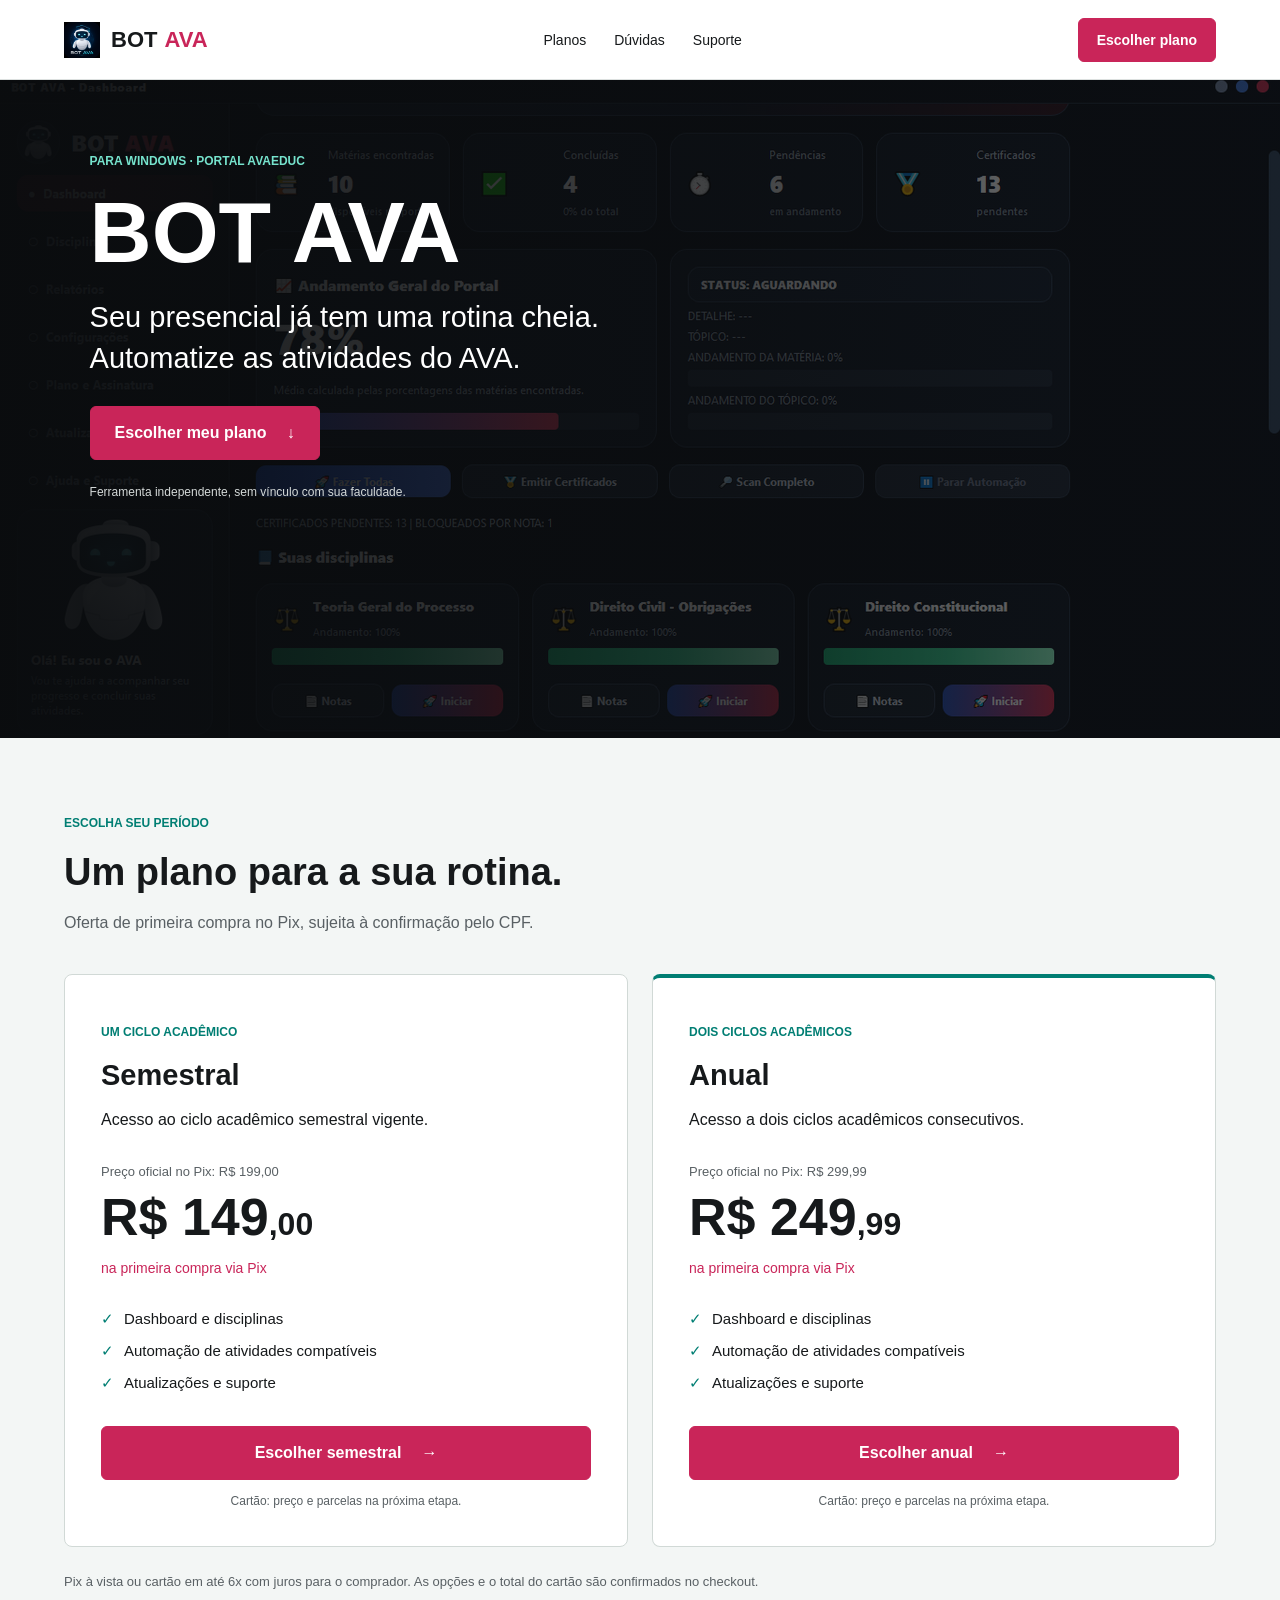
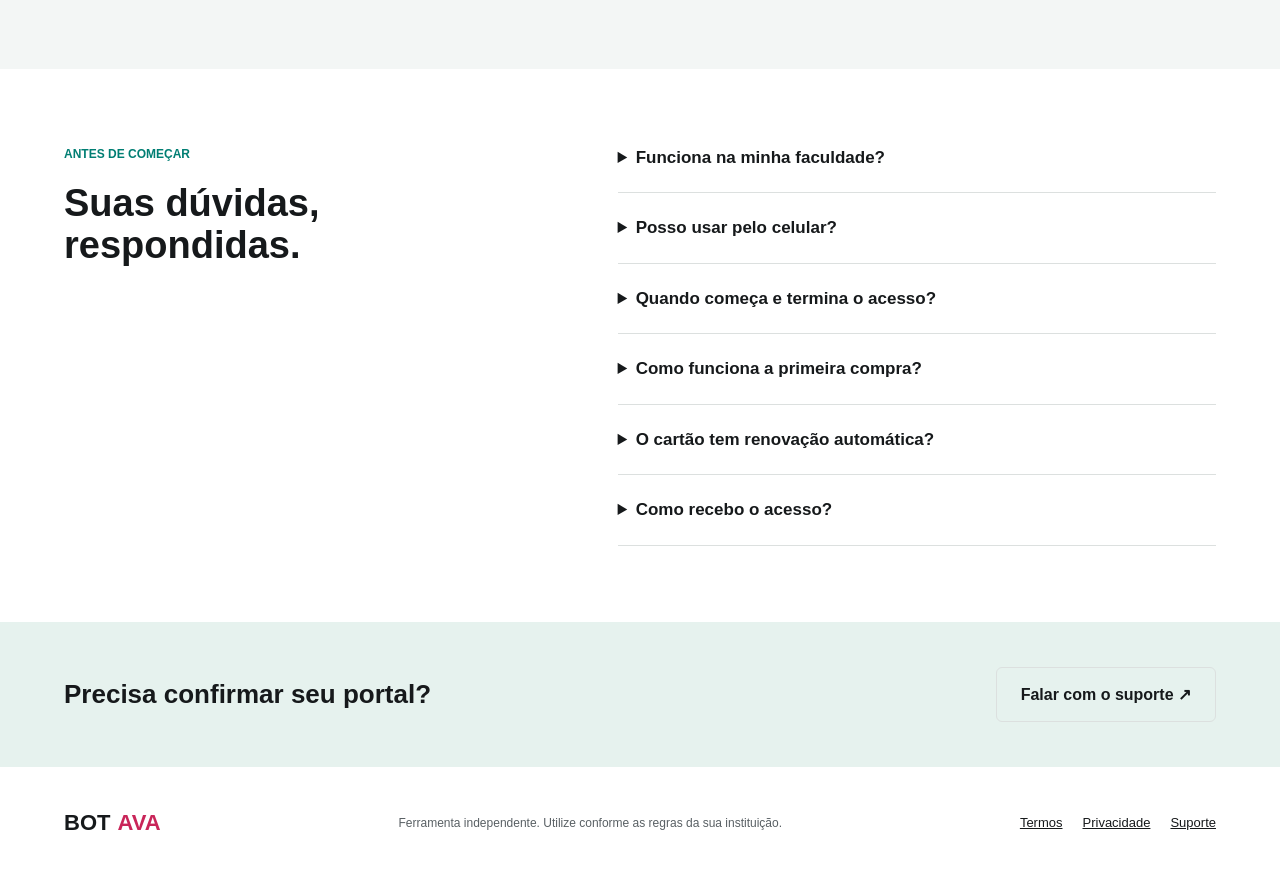
==== comprar.html @ 54b51605 "Publish purchase landing and connect plan links" ====
<!doctype html>
<html lang="pt-BR">
<head>
  <meta charset="utf-8">
  <meta name="viewport" content="width=device-width, initial-scale=1">
  <title>BOT AVA | Conheça, escolha seu plano e comece</title>
  <meta name="description" content="BOT AVA para Windows. Compare os planos semestral e anual e escolha Pix ou cartão em até 6x com juros.">
  <meta name="theme-color" content="#111315">
  <link rel="icon" href="assets/favicon.ico">
  <link rel="stylesheet" href="assets/landing.css">
  <script src="assets/landing.js" defer></script>
</head>
<body>
  <header class="header"><a class="brand" href="./"><img src="assets/logo-bot-ava.png" alt="" width="36" height="36">BOT <span>AVA</span></a><nav aria-label="Principal"><a href="#planos">Planos</a><a href="#duvidas">Dúvidas</a><a href="suporte.html">Suporte</a></nav><a class="button compact" href="#planos">Escolher plano</a></header>
  <main>
    <section class="hero">
      <img class="hero-image" src="assets/screens/dashboard.png" alt="Painel real do BOT AVA com disciplinas e progresso">
      <div class="hero-copy"><p class="eyebrow">PARA WINDOWS · PORTAL AVAEDUC</p><h1>BOT AVA</h1><p class="hero-lead">Seu presencial já tem uma rotina cheia.<br>Automatize as atividades do AVA.</p><a class="button" href="#planos">Escolher meu plano <span aria-hidden="true">↓</span></a><p class="independent">Ferramenta independente, sem vínculo com sua faculdade.</p></div>
    </section>
    <section class="plans section" id="planos"><div class="section-heading"><p class="eyebrow">ESCOLHA SEU PERÍODO</p><h2>Um plano para a sua rotina.</h2><p>Oferta de primeira compra no Pix, sujeita à confirmação pelo CPF.</p></div>
      <div class="plan-grid">
        <article class="plan"><p class="plan-label">UM CICLO ACADÊMICO</p><h3>Semestral</h3><p>Acesso ao ciclo acadêmico semestral vigente.</p><p class="original">Preço oficial no Pix: R$ 199,00</p><p class="price">R$ 149<span>,00</span></p><p class="price-note">na primeira compra via Pix</p><ul><li>Dashboard e disciplinas</li><li>Automação de atividades compatíveis</li><li>Atualizações e suporte</li></ul><button class="button" data-plan="semester">Escolher semestral <span aria-hidden="true">→</span></button><p class="card-note">Cartão: preço e parcelas na próxima etapa.</p></article>
        <article class="plan annual"><p class="plan-label">DOIS CICLOS ACADÊMICOS</p><h3>Anual</h3><p>Acesso a dois ciclos acadêmicos consecutivos.</p><p class="original">Preço oficial no Pix: R$ 299,99</p><p class="price">R$ 249<span>,99</span></p><p class="price-note">na primeira compra via Pix</p><ul><li>Dashboard e disciplinas</li><li>Automação de atividades compatíveis</li><li>Atualizações e suporte</li></ul><button class="button" data-plan="annual">Escolher anual <span aria-hidden="true">→</span></button><p class="card-note">Cartão: preço e parcelas na próxima etapa.</p></article>
      </div><p class="payment-note">Pix à vista ou cartão em até 6x com juros para o comprador. As opções e o total do cartão são confirmados no checkout.</p>
    </section>
    <section class="section faq" id="duvidas"><div class="section-heading"><p class="eyebrow">ANTES DE COMEÇAR</p><h2>Suas dúvidas, respondidas.</h2></div><div class="questions">
      <details><summary>Funciona na minha faculdade?</summary><p>O BOT AVA atende ao portal AVAEDUC compatível. O nome da faculdade, sozinho, não garante compatibilidade. <a href="suporte.html">Confirme com o suporte</a> antes de comprar.</p></details>
      <details><summary>Posso usar pelo celular?</summary><p>Você pode acessar esta página e pagar pelo celular. O BOT AVA é um aplicativo para Windows: a execução acontece no computador, que precisa ficar ligado e conectado.</p></details>
      <details><summary>Quando começa e termina o acesso?</summary><p>O semestral cobre o ciclo acadêmico vigente; o anual cobre dois ciclos consecutivos. Confira as datas apresentadas antes de confirmar a compra.</p></details>
      <details><summary>Como funciona a primeira compra?</summary><p>O desconto é exclusivo do Pix e depende de não existir pagamento anterior aprovado para o CPF. O valor exato é confirmado antes de abrir o pagamento.</p></details>
      <details><summary>O cartão tem renovação automática?</summary><p>A compra do site é única, mesmo quando parcelada. As parcelas não representam uma assinatura com renovação automática.</p></details>
      <details><summary>Como recebo o acesso?</summary><p>Após a confirmação do pagamento, a licença é vinculada ao CPF usado na compra. Instale o BOT AVA no Windows e utilize o mesmo CPF. Se precisar de ajuda, fale com o suporte.</p></details>
    </div></section>
    <section class="support section"><h2>Precisa confirmar seu portal?</h2><a class="button secondary" href="https://wa.me/5594920007324?text=Quero%20confirmar%20a%20compatibilidade%20do%20meu%20portal%20com%20o%20BOT%20AVA" target="_blank" rel="noopener">Falar com o suporte ↗</a></section>
  </main>
  <footer><a class="brand" href="./">BOT <span>AVA</span></a><p>Ferramenta independente. Utilize conforme as regras da sua instituição.</p><div><a href="termos.html">Termos</a><a href="privacidade.html">Privacidade</a><a href="suporte.html">Suporte</a></div></footer>
  <dialog id="checkout"><form id="checkout-form"><div class="dialog-head"><span class="eyebrow">SUA COMPRA</span><button type="button" id="close-checkout" class="close" aria-label="Fechar">×</button></div><h2 id="checkout-title">Plano Semestral</h2><p>Preencha seus dados para confirmar o valor e continuar.</p><label>Nome completo<input name="name" autocomplete="name" required minlength="3" maxlength="120"></label><div class="form-row"><label>CPF<input name="cpf" inputmode="numeric" autocomplete="off" required maxlength="14"></label><label>WhatsApp<input name="phone" type="tel" autocomplete="tel" required maxlength="20"></label></div><label>E-mail<input name="email" type="email" autocomplete="email" required maxlength="180"></label><fieldset><legend>Forma de pagamento</legend><label class="method"><input type="radio" name="method" value="pix" checked> Pix à vista</label><label class="method"><input type="radio" name="method" value="card"> Cartão em até 6x com juros</label></fieldset><label class="consent"><input type="checkbox" name="accepted" required><span>Li os <a href="termos.html" target="_blank" rel="noopener">termos</a> e a <a href="privacidade.html" target="_blank" rel="noopener">política de privacidade</a> e confirmei a compatibilidade do meu portal.</span></label><div id="quote" hidden aria-live="polite"></div><p id="checkout-error" role="alert"></p><button class="button" id="checkout-submit" type="submit">Confirmar valor</button><p class="secure-note">Pagamento no ambiente do Mercado Pago. Não pedimos a senha da sua faculdade.</p></form></dialog>
  <dialog id="payment-return"><h2>Consulte seu pagamento</h2><p id="payment-status" role="status">Consultando a confirmação…</p><a id="download-link" class="button" href="https://github.com/botava-app/botava-site/releases/download/2.0.4/Instalador_BOT_AVA_2.0.4.exe" hidden>Baixar BOT AVA para Windows</a><button class="button secondary" id="close-return">Voltar à página</button></dialog>
</body>
</html>
---- assets/landing.css ----
:root{--ink:#16191b;--muted:#596064;--pink:#c92559;--teal:#007e73;--line:#dce0df;--paper:#fff;--soft:#f3f6f5}*{box-sizing:border-box;letter-spacing:0}html{scroll-behavior:smooth;scroll-padding-top:88px}body{margin:0;font-family:Arial,Helvetica,sans-serif;color:var(--ink);background:var(--paper)}a{color:inherit}button,input{font:inherit}button,a,input,summary{touch-action:manipulation}button{cursor:pointer}a:focus-visible,button:focus-visible,input:focus-visible,summary:focus-visible{outline:3px solid #007e73;outline-offset:5px}[hidden]{display:none!important}.header{height:80px;display:flex;align-items:center;justify-content:space-between;padding:0 5%;border-bottom:1px solid var(--line);gap:24px;background:white}.brand{font-size:22px;font-weight:800;text-decoration:none;display:flex;gap:7px;align-items:center;white-space:nowrap}.brand span{color:var(--pink)}.brand img{object-fit:contain;margin-right:4px}.header nav{display:flex;gap:28px}.header nav a{text-decoration:none;font-size:14px}.button{display:inline-flex;justify-content:center;align-items:center;gap:20px;background:var(--pink);color:#fff;border:1px solid var(--pink);padding:17px 24px;border-radius:6px;font-weight:700;font-size:16px;text-decoration:none;min-height:52px}.button:hover{background:#a61d48}.button:disabled{opacity:.55;cursor:wait}.compact{font-size:14px;min-height:44px;padding:12px 18px}.secondary{background:transparent;color:var(--ink);border-color:var(--line)}.secondary:hover{background:var(--soft)}.hero{position:relative;min-height:540px;height:calc(82svh - 80px);max-height:740px;isolation:isolate;overflow:hidden;background:#111315;color:white}.hero-image{position:absolute;inset:0;width:100%;height:100%;object-fit:cover;object-position:center 40%;z-index:-2;opacity:.5}.hero:after{content:'';position:absolute;inset:0;background:linear-gradient(90deg,rgba(10,12,14,.94),rgba(10,12,14,.55) 58%,rgba(10,12,14,.12));z-index:-1}.hero-copy{padding:72px 7%;max-width:950px}.eyebrow{font-size:12px;font-weight:800;line-height:1.6;color:var(--teal);margin:0 0 18px}.hero .eyebrow{color:#76e3cd}.hero h1{font-size:86px;margin:0 0 22px;line-height:1}.hero-lead{font-size:29px;line-height:1.4;margin:0 0 28px}.independent{font-size:12px;color:#d4d9d8;margin-top:25px}.section{padding:76px max(5%,calc((100% - 1160px)/2))}.section-heading{margin-bottom:38px;max-width:760px}.section-heading h2{font-size:38px;margin:0 0 15px;line-height:1.12}.section-heading p:not(.eyebrow){line-height:1.7;color:var(--muted);margin:0}.demo-layout{display:grid;grid-template-columns:1.45fr 1fr;align-items:center;gap:48px}.video-area{background:#101315;display:flex;align-items:center;justify-content:center;overflow:hidden;min-height:280px}.video-area img{width:100%;height:auto;display:block}.video-area video{width:100%;max-height:680px;object-fit:contain;display:block}.demo-details>div{border-bottom:1px solid var(--line);padding:18px 0}.step{font-size:12px;color:var(--pink);font-weight:bold}.demo-details h3{font-size:19px;margin:8px 0}.demo-details p{font-size:15px;line-height:1.65;color:var(--muted);margin:0}.text-link{display:inline-block;margin-top:25px;color:var(--teal);font-weight:700;text-underline-offset:5px}.plans{background:var(--soft)}.plan-grid{display:grid;grid-template-columns:1fr 1fr;gap:24px}.plan{background:white;border:1px solid #d1d9d6;border-radius:8px;padding:36px}.annual{border-top:4px solid var(--teal);padding-top:33px}.plan-label{font-size:12px;color:var(--teal);font-weight:bold}.plan h3{font-size:29px;margin:18px 0 12px}.plan>p{line-height:1.5}.plan .original{font-size:13px;color:var(--muted);margin-top:30px;margin-bottom:5px}.plan .price{font-size:52px;font-weight:800;margin:0;line-height:1.2}.price span{font-size:32px}.price-note{color:var(--pink);font-size:14px;margin:9px 0}.plan ul{list-style:none;padding:22px 0;margin:0;display:grid;gap:14px;font-size:15px}.plan li:before{content:'✓';color:var(--teal);margin-right:10px}.plan .button{width:100%;margin-top:12px}.plan .card-note{font-size:12px;color:var(--muted);text-align:center;margin-bottom:0}.payment-note{font-size:13px;line-height:1.6;color:var(--muted);margin:25px 0 0}.faq{display:grid;grid-template-columns:1fr 1.2fr;gap:55px}.questions details{padding:22px 0;border-bottom:1px solid var(--line)}.questions details:first-child{padding-top:0}.questions summary{font-size:17px;font-weight:700;cursor:pointer;line-height:1.5}.questions p{line-height:1.7;color:var(--muted);font-size:15px}.support{background:#e6f2ee;display:flex;align-items:center;justify-content:space-between;gap:25px;padding-top:45px;padding-bottom:45px}.support h2{font-size:26px;margin:0}footer{padding:35px 5%;display:flex;align-items:center;justify-content:space-between;gap:28px;flex-wrap:wrap}footer p{max-width:390px;font-size:12px;color:var(--muted);line-height:1.5}footer>div{display:flex;gap:20px;font-size:13px}dialog{width:min(560px,calc(100% - 24px));max-height:90svh;padding:30px;border:1px solid var(--line);border-radius:8px;color:var(--ink)}dialog::backdrop{background:#111b}dialog h2{font-size:28px;margin:10px 0}dialog p{color:var(--muted);font-size:14px;line-height:1.5}.dialog-head{display:flex;justify-content:space-between;align-items:center}.dialog-head .eyebrow{margin:0}.close{font-size:28px;width:40px;height:40px;border:0;background:var(--soft);border-radius:4px}.form-row{display:grid;grid-template-columns:1fr 1fr;gap:16px}form label{display:block;font-size:14px;font-weight:700;margin:16px 0}input:not([type=radio]):not([type=checkbox]){display:block;width:100%;padding:13px 12px;margin-top:7px;border:1px solid #aab4b0;border-radius:4px;min-height:46px}fieldset{border:0;padding:0;margin:20px 0}legend{font-size:14px;font-weight:bold}.method{display:flex;align-items:center;gap:8px;font-weight:400}.consent{display:flex;align-items:flex-start;gap:10px;font-size:12px;line-height:1.6;font-weight:400}.consent input{margin-top:4px}input[type=radio],input[type=checkbox]{accent-color:var(--pink);width:18px;height:18px;flex-shrink:0}#quote{background:var(--soft);padding:18px;border-left:3px solid var(--teal);line-height:1.6;font-size:15px}#checkout-error{color:#a31c38}#checkout-submit{width:100%}.secure-note{font-size:12px!important;text-align:center}#payment-return .button{display:flex;margin-top:15px}@media(max-width:760px){.header{height:68px;padding:0 20px}.header nav{display:none}.brand{font-size:18px}.compact{padding:10px 12px;font-size:12px}.hero{height:auto;min-height:510px;max-height:none}.hero-copy{padding:65px 24px}.hero h1{font-size:64px}.hero-lead{font-size:23px}.hero-image{object-position:65% center}.hero:after{background:rgba(10,12,14,.74)}.section{padding:48px 22px}.section-heading h2{font-size:30px}.demo-layout,.plan-grid,.faq{grid-template-columns:1fr;gap:26px}.video-area{min-height:200px}.plan{padding:26px}.annual{padding-top:23px}.plan .price{font-size:46px}.faq .section-heading{margin-bottom:8px}.support{display:block}.support .button{margin-top:22px}footer{padding:30px 22px}dialog{padding:22px}.form-row{grid-template-columns:1fr;gap:0}.hero-lead br{display:none}}@media(prefers-reduced-motion:reduce){html{scroll-behavior:auto}}
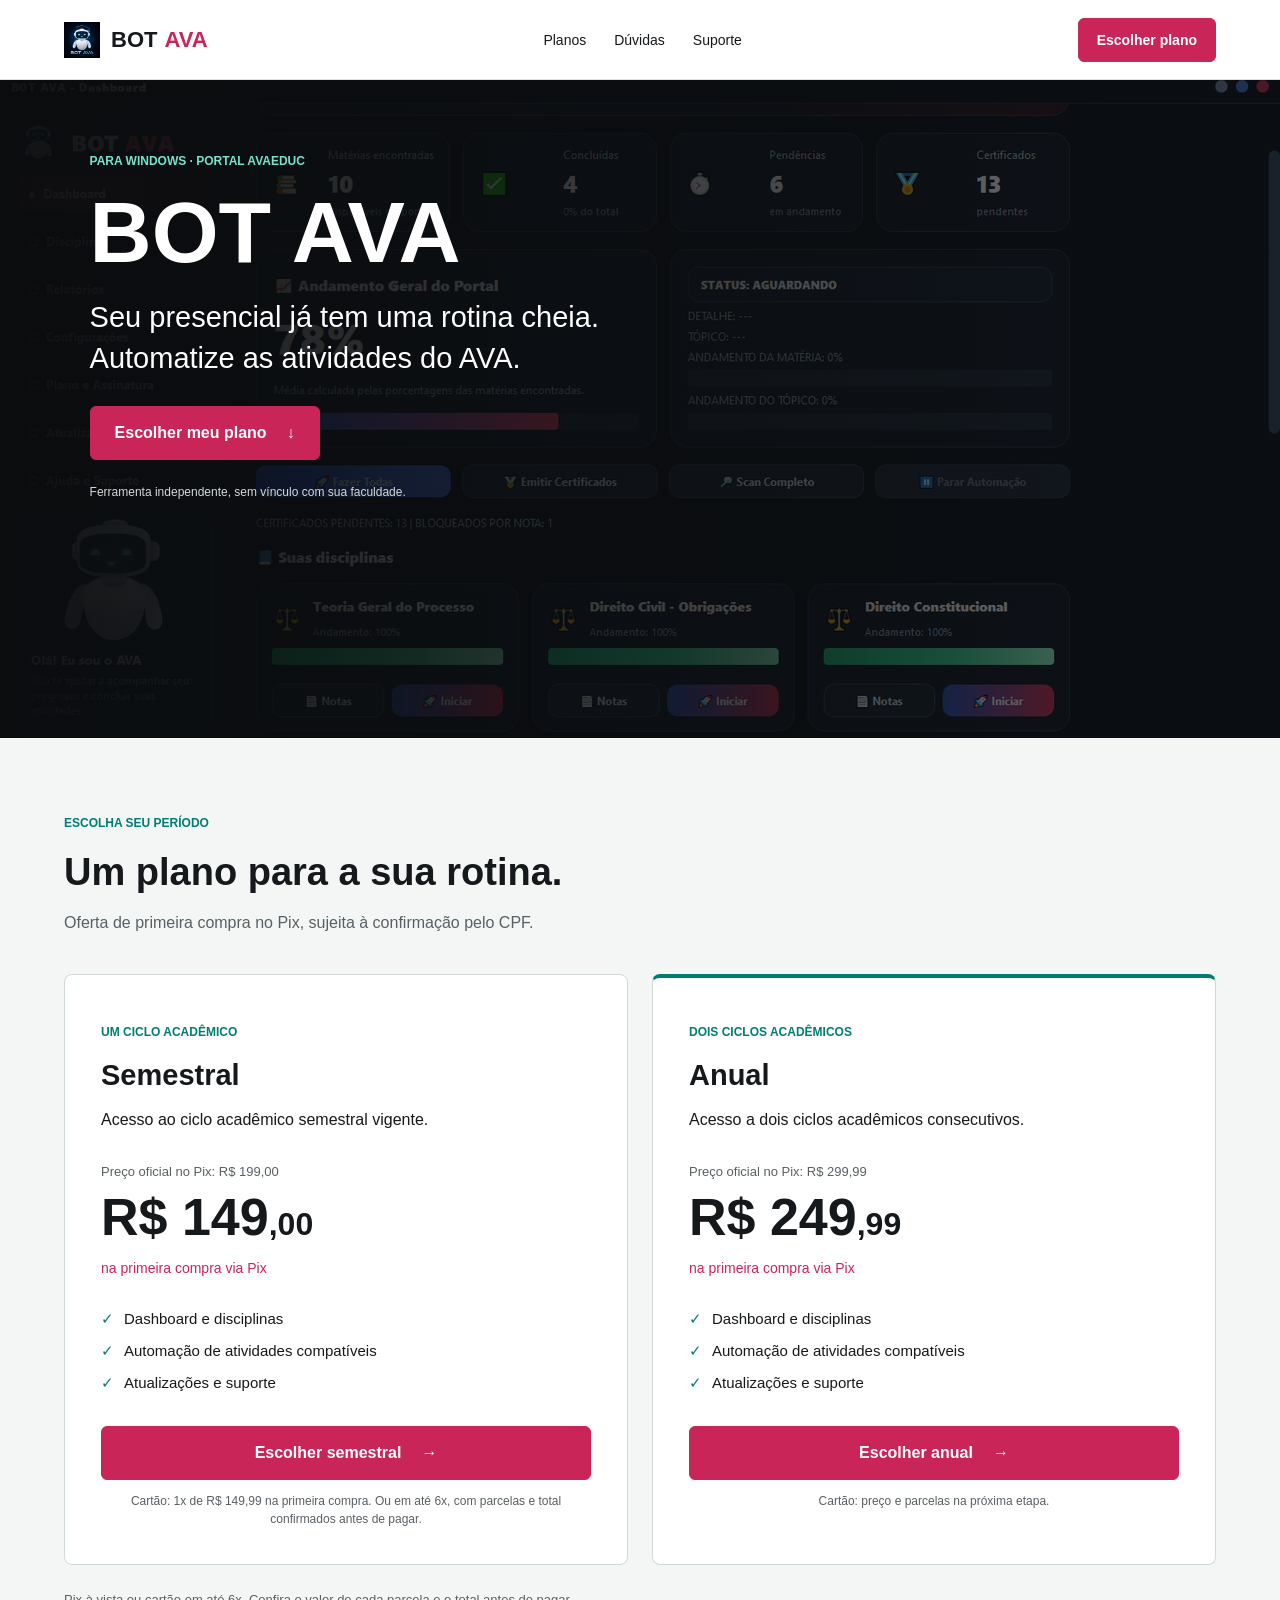
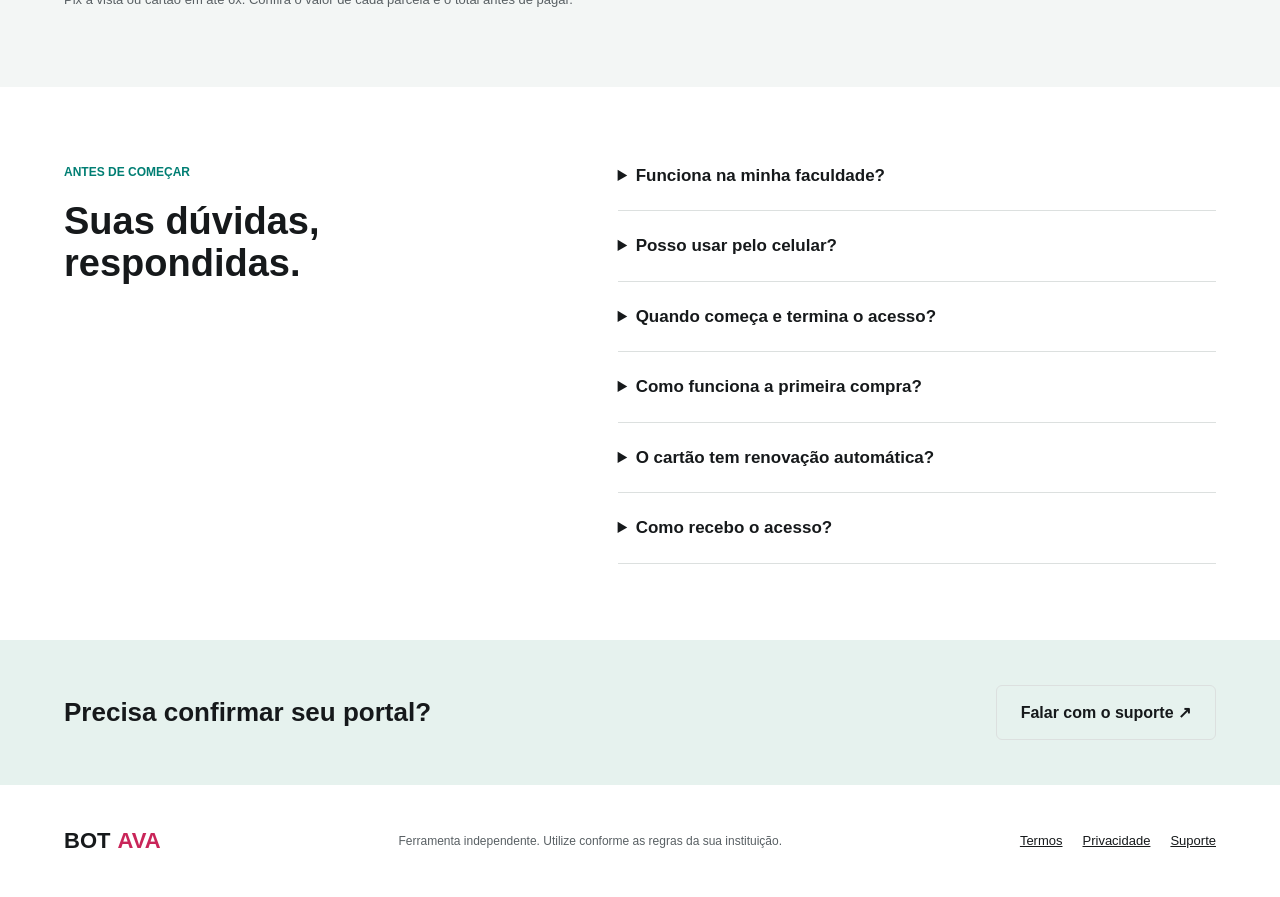
==== commit 6a63827c: "Show semester card first purchase offer" ====
--- a/comprar.html
+++ b/comprar.html
@@ -4,11 +4,13 @@
   <meta charset="utf-8">
   <meta name="viewport" content="width=device-width, initial-scale=1">
   <title>BOT AVA | Conheça, escolha seu plano e comece</title>
-  <meta name="description" content="BOT AVA para Windows. Compare os planos semestral e anual e escolha Pix ou cartão em até 6x com juros.">
+  <meta name="description" content="BOT AVA para Windows. Compare os planos semestral e anual e escolha Pix ou cartão em até 6x.">
   <meta name="theme-color" content="#111315">
   <link rel="icon" href="assets/favicon.ico">
   <link rel="stylesheet" href="assets/landing.css">
-  <script src="assets/landing.js" defer></script>
+  <link rel="stylesheet" href="assets/payment.css?v=20261008-1">
+  <script src="assets/payment.js?v=20261008-1" defer></script>
+  <script src="assets/landing.js?v=20261008-2" defer></script>
 </head>
 <body>
   <header class="header"><a class="brand" href="./"><img src="assets/logo-bot-ava.png" alt="" width="36" height="36">BOT <span>AVA</span></a><nav aria-label="Principal"><a href="#planos">Planos</a><a href="#duvidas">Dúvidas</a><a href="suporte.html">Suporte</a></nav><a class="button compact" href="#planos">Escolher plano</a></header>
@@ -19,9 +21,9 @@
     </section>
     <section class="plans section" id="planos"><div class="section-heading"><p class="eyebrow">ESCOLHA SEU PERÍODO</p><h2>Um plano para a sua rotina.</h2><p>Oferta de primeira compra no Pix, sujeita à confirmação pelo CPF.</p></div>
       <div class="plan-grid">
-        <article class="plan"><p class="plan-label">UM CICLO ACADÊMICO</p><h3>Semestral</h3><p>Acesso ao ciclo acadêmico semestral vigente.</p><p class="original">Preço oficial no Pix: R$ 199,00</p><p class="price">R$ 149<span>,00</span></p><p class="price-note">na primeira compra via Pix</p><ul><li>Dashboard e disciplinas</li><li>Automação de atividades compatíveis</li><li>Atualizações e suporte</li></ul><button class="button" data-plan="semester">Escolher semestral <span aria-hidden="true">→</span></button><p class="card-note">Cartão: preço e parcelas na próxima etapa.</p></article>
+        <article class="plan"><p class="plan-label">UM CICLO ACADÊMICO</p><h3>Semestral</h3><p>Acesso ao ciclo acadêmico semestral vigente.</p><p class="original">Preço oficial no Pix: R$ 199,00</p><p class="price">R$ 149<span>,00</span></p><p class="price-note">na primeira compra via Pix</p><ul><li>Dashboard e disciplinas</li><li>Automação de atividades compatíveis</li><li>Atualizações e suporte</li></ul><button class="button" data-plan="semester">Escolher semestral <span aria-hidden="true">→</span></button><p class="card-note">Cartão: 1x de R$ 149,99 na primeira compra. Ou em até 6x, com parcelas e total confirmados antes de pagar.</p></article>
         <article class="plan annual"><p class="plan-label">DOIS CICLOS ACADÊMICOS</p><h3>Anual</h3><p>Acesso a dois ciclos acadêmicos consecutivos.</p><p class="original">Preço oficial no Pix: R$ 299,99</p><p class="price">R$ 249<span>,99</span></p><p class="price-note">na primeira compra via Pix</p><ul><li>Dashboard e disciplinas</li><li>Automação de atividades compatíveis</li><li>Atualizações e suporte</li></ul><button class="button" data-plan="annual">Escolher anual <span aria-hidden="true">→</span></button><p class="card-note">Cartão: preço e parcelas na próxima etapa.</p></article>
-      </div><p class="payment-note">Pix à vista ou cartão em até 6x com juros para o comprador. As opções e o total do cartão são confirmados no checkout.</p>
+      </div><p class="payment-note">Pix à vista ou cartão em até 6x. Confira o valor de cada parcela e o total antes de pagar.</p>
     </section>
     <section class="section faq" id="duvidas"><div class="section-heading"><p class="eyebrow">ANTES DE COMEÇAR</p><h2>Suas dúvidas, respondidas.</h2></div><div class="questions">
       <details><summary>Funciona na minha faculdade?</summary><p>O BOT AVA atende ao portal AVAEDUC compatível. O nome da faculdade, sozinho, não garante compatibilidade. <a href="suporte.html">Confirme com o suporte</a> antes de comprar.</p></details>
@@ -34,7 +36,7 @@
     <section class="support section"><h2>Precisa confirmar seu portal?</h2><a class="button secondary" href="https://wa.me/5594920007324?text=Quero%20confirmar%20a%20compatibilidade%20do%20meu%20portal%20com%20o%20BOT%20AVA" target="_blank" rel="noopener">Falar com o suporte ↗</a></section>
   </main>
   <footer><a class="brand" href="./">BOT <span>AVA</span></a><p>Ferramenta independente. Utilize conforme as regras da sua instituição.</p><div><a href="termos.html">Termos</a><a href="privacidade.html">Privacidade</a><a href="suporte.html">Suporte</a></div></footer>
-  <dialog id="checkout"><form id="checkout-form"><div class="dialog-head"><span class="eyebrow">SUA COMPRA</span><button type="button" id="close-checkout" class="close" aria-label="Fechar">×</button></div><h2 id="checkout-title">Plano Semestral</h2><p>Preencha seus dados para confirmar o valor e continuar.</p><label>Nome completo<input name="name" autocomplete="name" required minlength="3" maxlength="120"></label><div class="form-row"><label>CPF<input name="cpf" inputmode="numeric" autocomplete="off" required maxlength="14"></label><label>WhatsApp<input name="phone" type="tel" autocomplete="tel" required maxlength="20"></label></div><label>E-mail<input name="email" type="email" autocomplete="email" required maxlength="180"></label><fieldset><legend>Forma de pagamento</legend><label class="method"><input type="radio" name="method" value="pix" checked> Pix à vista</label><label class="method"><input type="radio" name="method" value="card"> Cartão em até 6x com juros</label></fieldset><label class="consent"><input type="checkbox" name="accepted" required><span>Li os <a href="termos.html" target="_blank" rel="noopener">termos</a> e a <a href="privacidade.html" target="_blank" rel="noopener">política de privacidade</a> e confirmei a compatibilidade do meu portal.</span></label><div id="quote" hidden aria-live="polite"></div><p id="checkout-error" role="alert"></p><button class="button" id="checkout-submit" type="submit">Confirmar valor</button><p class="secure-note">Pagamento no ambiente do Mercado Pago. Não pedimos a senha da sua faculdade.</p></form></dialog>
+  <dialog id="checkout"><form id="checkout-form"><div class="dialog-head"><span class="eyebrow">SUA COMPRA</span><button type="button" id="close-checkout" class="close" aria-label="Fechar">×</button></div><h2 id="checkout-title">Plano Semestral</h2><p>Preencha seus dados para confirmar o valor e continuar.</p><label>Nome completo<input name="name" autocomplete="name" required minlength="3" maxlength="120"></label><div class="form-row"><label>CPF<input name="cpf" inputmode="numeric" autocomplete="off" required maxlength="14"></label><label>WhatsApp<input name="phone" type="tel" autocomplete="tel" required maxlength="20"></label></div><label>E-mail<input name="email" type="email" autocomplete="email" required maxlength="180"></label><fieldset><legend>Forma de pagamento</legend><label class="method"><input type="radio" name="method" value="pix" checked> Pix à vista</label><label class="method"><input type="radio" name="method" value="card"> Cartão em até 6x</label></fieldset><label class="consent"><input type="checkbox" name="accepted" required><span>Li os <a href="termos.html" target="_blank" rel="noopener">termos</a> e a <a href="privacidade.html" target="_blank" rel="noopener">política de privacidade</a> e confirmei a compatibilidade do meu portal.</span></label><div id="quote" hidden aria-live="polite"></div><p id="checkout-error" role="alert"></p><button class="button" id="checkout-submit" type="submit">Confirmar valor</button><p class="secure-note">Pagamento no ambiente do Mercado Pago. Não pedimos a senha da sua faculdade.</p></form></dialog>
   <dialog id="payment-return"><h2>Consulte seu pagamento</h2><p id="payment-status" role="status">Consultando a confirmação…</p><a id="download-link" class="button" href="https://github.com/botava-app/botava-site/releases/download/2.0.4/Instalador_BOT_AVA_2.0.4.exe" hidden>Baixar BOT AVA para Windows</a><button class="button secondary" id="close-return">Voltar à página</button></dialog>
 </body>
 </html>
--- a/assets/payment.css
+++ b/assets/payment.css
@@ -0,0 +1,2 @@
+#embedded-payment{min-width:0}#embedded-payment h2{font-size:24px}#embedded-payment .payment-head{display:flex;align-items:center;justify-content:space-between;gap:12px}#embedded-payment .payment-total{font-size:24px;font-weight:700;color:var(--ink)}#embedded-payment .payment-status{min-height:42px;overflow-wrap:anywhere}#embedded-payment .payment-error{color:#a31c38}#embedded-payment .payment-actions{display:flex;flex-wrap:wrap;gap:12px;margin:20px 0}#embedded-payment .payment-actions .button{flex:1;min-width:150px}#embedded-payment .pix-image{display:block;width:240px;height:240px;max-width:100%;object-fit:contain;margin:20px auto}#embedded-payment textarea{width:100%;min-height:86px;resize:vertical;overflow-wrap:anywhere;border:1px solid var(--line);border-radius:4px;padding:12px;font:12px monospace}#card-payment{min-height:320px;width:100%;min-width:0}#embedded-payment .secure-note{margin-top:18px}#embedded-payment .payment-expiry{font-size:12px}#embedded-payment .payment-summary{border-bottom:1px solid var(--line);padding-bottom:12px;margin-bottom:16px}
+@media(max-width:400px){dialog.with-payment{padding:12px;width:calc(100% - 8px);max-width:calc(100% - 8px)}#embedded-payment .payment-total{font-size:22px}#embedded-payment h2{font-size:22px}}
